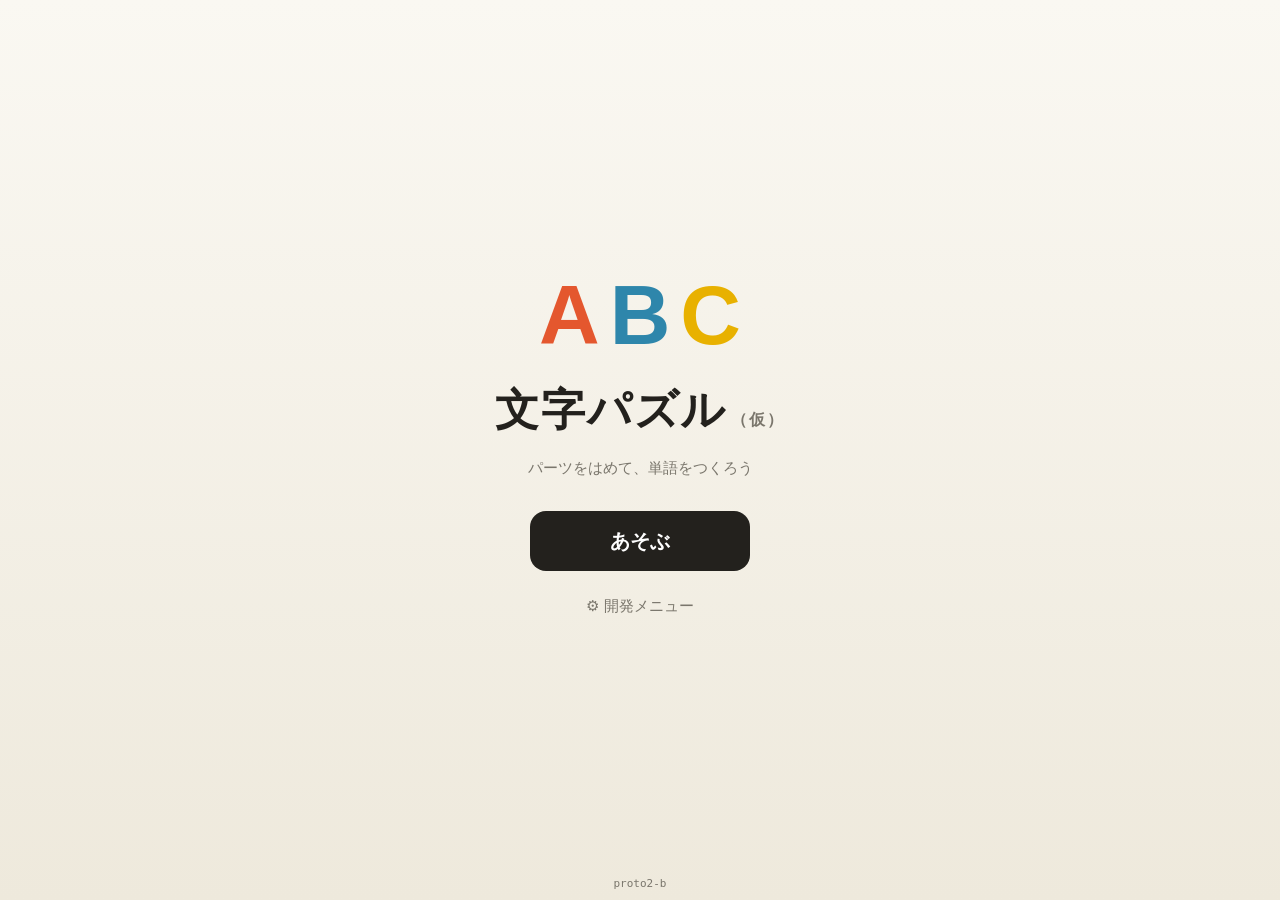
==== index.html @ e66c454d "proto2-b: gloss off by default (user feedback), gloss/card toggles in dev menu Co-Authored-By: Claud" ====
<!doctype html>
<html lang="ja">
<head>
<meta charset="utf-8">
<meta name="viewport" content="width=device-width,initial-scale=1,maximum-scale=1,user-scalable=no,viewport-fit=cover">
<meta name="apple-mobile-web-app-capable" content="yes">
<meta name="theme-color" content="#f6f4ef">
<title>文字パズル 試作</title>
<link rel="stylesheet" href="style.css?v=proto2-b">
</head>
<body>
<div id="app">
  <header id="top">
    <div class="lbtns">
      <button id="pauseBtn" type="button" aria-label="一時停止">⏸</button>
      <button id="gear" type="button" aria-label="開発メニュー">⚙</button>
    </div>
    <div id="center"><pre id="diag"></pre><div id="combo"></div></div>
    <div id="jar" aria-label="コイン">
      <svg id="jarSvg" viewBox="0 0 44 56" width="40" height="50">
        <path d="M12 6 H32 M10 10 H34 Q38 12 38 20 V46 Q38 52 32 52 H12 Q6 52 6 46 V20 Q6 12 10 10 Z" fill="rgba(255,255,255,.55)" stroke="#9aa0a6" stroke-width="2.5" stroke-linecap="round" stroke-linejoin="round"/>
        <g id="jarDiscs"></g>
      </svg>
      <span id="coinCount">0</span>
    </div>
  </header>
  <div id="strip">
    <span id="stageLabel">STAGE 1</span>
    <span id="dots"></span>
    <div id="bar"><i id="barFill"></i></div>
    <span id="secs">20.0</span>
  </div>
  <main id="stage">
    <svg id="board" xmlns="http://www.w3.org/2000/svg"></svg>
    <div id="banner"></div>
  </main>
  <div id="safeProbe"></div>
</div>

<div id="screens">
  <section id="scrTitle" class="scr opaque" hidden>
    <div class="deco" aria-hidden="true"><span>A</span><span>B</span><span>C</span></div>
    <h1 class="logo">文字パズル<small>（仮）</small></h1>
    <p class="lead">パーツをはめて、単語をつくろう</p>
    <button id="btnPlay" class="big" type="button">あそぶ</button>
    <button id="btnTitleDev" class="ghost" type="button">⚙ 開発メニュー</button>
    <p id="ver" class="ver"></p>
  </section>

  <section id="scrSelect" class="scr opaque" hidden>
    <h2 class="ttl">ステージをえらぶ</h2>
    <div id="cards"></div>
    <div class="selfoot">
      <button id="btnSelBack" class="ghost" type="button">← もどる</button>
      <span id="selCoins" class="coinsum"></span>
    </div>
  </section>

  <section id="scrResult" class="scr veil" hidden>
    <div class="card">
      <h2 id="resTitle">STAGE CLEAR!</h2>
      <div id="resStars"></div>
      <p id="resTime"></p>
      <p id="resBest"></p>
      <p id="resCoins"></p>
      <p id="resNote" class="note"></p>
      <div class="col">
        <button id="btnNext" class="big" type="button">次のステージ</button>
        <button id="btnRetry" class="mid" type="button">もう一回</button>
        <button id="btnToSelect" class="ghost" type="button">ステージ選択</button>
      </div>
    </div>
  </section>

  <section id="scrFail" class="scr veil" hidden>
    <div class="card small">
      <h2>TIME UP</h2>
      <p class="note">おしい！もう一度やってみよう</p>
      <div class="col">
        <button id="btnFailRetry" class="big" type="button">もう一回</button>
        <button id="btnFailSelect" class="ghost" type="button">ステージ選択</button>
      </div>
    </div>
  </section>

  <section id="scrPause" class="scr veil solid" hidden>
    <div class="card small">
      <h2>一時停止</h2>
      <div class="col">
        <button id="btnResume" class="big" type="button">つづける</button>
        <button id="btnQuit" class="ghost" type="button">やめる</button>
      </div>
    </div>
  </section>
</div>

<canvas id="fx"></canvas>
<section id="dev" hidden></section>
<div id="rotate"><p>縦向きにしてください</p></div>

<script>window.WP={BUILD:'proto2-b'};</script>
<script src="js/config.js?v=proto2-b"></script>
<script src="js/letters.js?v=proto2-b"></script>
<script src="js/stages.js?v=proto2-b"></script>
<script src="js/audio.js?v=proto2-b"></script>
<script src="js/haptics.js?v=proto2-b"></script>
<script src="js/fx.js?v=proto2-b"></script>
<script src="js/game.js?v=proto2-b"></script>
<script src="js/flow.js?v=proto2-b"></script>
<script src="js/dev.js?v=proto2-b"></script>
</body>
</html>
---- style.css ----
:root{
  --bg:#f6f4ef; --ink:#23211d; --sub:#7a766c; --slot:#d3cec1; --card:#ffffff; --line:#e4e0d6;
}
*{box-sizing:border-box;-webkit-tap-highlight-color:transparent}
html,body{touch-action:manipulation;margin:0;height:100%;background:var(--bg);color:var(--ink);overflow:hidden;
  overscroll-behavior:none;-webkit-user-select:none;user-select:none;-webkit-touch-callout:none;
  font:15px/1.5 -apple-system,"Hiragino Sans","Noto Sans JP",sans-serif}
body{position:fixed;inset:0}
#app{position:absolute;inset:0;display:flex;flex-direction:column;height:100dvh;
  padding-top:env(safe-area-inset-top)}
#safeProbe{position:absolute;left:0;bottom:0;width:0;height:0;padding-bottom:env(safe-area-inset-bottom);visibility:hidden}

#top{flex:0 0 58px;display:flex;align-items:center;justify-content:space-between;padding:0 12px}
#gear{width:44px;height:44px;border:0;border-radius:12px;background:transparent;font-size:22px;color:var(--sub)}
#center{flex:1;min-width:0;display:flex;flex-direction:column;align-items:center;justify-content:center}
#combo{text-align:center;font-weight:800;font-size:19px;letter-spacing:.04em;color:#e4572e;min-height:24px;line-height:24px}
#combo.pop{animation:combopop .28s ease-out}
#jar{display:flex;align-items:center;gap:6px;font-weight:800;font-size:20px;font-variant-numeric:tabular-nums}
#jar svg{overflow:visible}
#jar.pop svg{animation:jarpop .25s ease-out}
#stage{position:relative;flex:1 1 auto;min-height:0;touch-action:none}
#board{position:absolute;inset:0;width:100%;height:100%;touch-action:none;display:block;overflow:visible}
#banner{position:absolute;left:0;right:0;top:36%;text-align:center;font-size:44px;font-weight:900;color:#e4572e;
  pointer-events:none;opacity:0;letter-spacing:.04em;text-shadow:0 3px 0 rgba(255,255,255,.9)}
#banner.show{animation:banner 1.9s ease-out forwards}
.float{position:absolute;white-space:nowrap;pointer-events:none;font-weight:900;font-size:22px;color:#e4572e;
  text-shadow:0 2px 0 rgba(255,255,255,.9);animation:floatup .8s ease-out forwards;transform:translate(-50%,-50%)}
#fx{position:fixed;inset:0;width:100%;height:100%;pointer-events:none;z-index:20}

/* board svg */
#board .slot,#board .fill,#board .pp,#board .pshadow{fill:none;stroke-linecap:round;stroke-linejoin:round}
#board .slot{stroke:var(--slot)}
#board .fill{opacity:0}
#board .fill.ghost{opacity:.6}
#board .fill.on{opacity:1}
#board .pshadow{stroke:rgba(0,0,0,.2);opacity:0;transform:translate(3px,6px)}
#board .piece.lifted .pshadow{opacity:1}
#board .pinner,#board .fill,#board .letter{transform-box:fill-box;transform-origin:center}
#board .piece.lifted .pinner{transform:scale(1.08)}
#board .pinner.shake{animation:shake .5s ease-in-out infinite}
#board .pinner.wobble{animation:wobble .3s ease-in-out}
#board .fill.pop{animation:fillpop .28s ease-out}
#board .letter.bounce{animation:letterbounce .38s ease-out}
#board .letter.jump{animation:letterjump .5s ease-in-out}

#ghost{pointer-events:none}

#diag{margin:0;font:9px/1.3 ui-monospace,Menlo,monospace;color:#6b675d;text-align:center;pointer-events:none;white-space:pre}

#dev{position:fixed;inset:0;z-index:40;background:var(--bg);overflow-y:auto;-webkit-overflow-scrolling:touch;
  touch-action:pan-y;padding:calc(env(safe-area-inset-top) + 10px) 14px calc(env(safe-area-inset-bottom) + 24px)}
#dev[hidden]{display:none}
#dev h3{margin:16px 0 6px;font-size:14px;color:var(--sub)}
#dev .row{display:flex;align-items:center;gap:10px;margin:6px 0;font-size:14px}
#dev .row label{flex:0 0 150px}
#dev .row input[type=range]{flex:1}
#dev .row .v{flex:0 0 44px;text-align:right;font-variant-numeric:tabular-nums}
#dev .btns{display:flex;flex-wrap:wrap;gap:8px}
#dev button{border:1px solid var(--line);background:var(--card);color:var(--ink);border-radius:10px;padding:9px 12px;font-size:14px}
#dev button.primary{background:#23211d;color:#fff;border-color:#23211d}
#dev textarea{width:100%;height:210px;font:11px/1.4 ui-monospace,Menlo,monospace;border:1px solid var(--line);border-radius:10px;padding:8px;background:var(--card);color:var(--ink);-webkit-user-select:text;user-select:text}
#dev select{font-size:14px;padding:6px;border-radius:8px}

#rotate{display:none;position:fixed;inset:0;z-index:100;background:var(--bg);align-items:center;justify-content:center;font-size:20px;font-weight:700}
@media (orientation:landscape) and (max-height:520px){ #rotate{display:flex} }

@keyframes shake{0%,100%{transform:rotate(0)}20%{transform:rotate(-6deg)}40%{transform:rotate(6deg)}60%{transform:rotate(-4deg)}80%{transform:rotate(4deg)}}
@keyframes wobble{0%,100%{transform:translateX(0)}25%{transform:translateX(-6px)}75%{transform:translateX(6px)}}
@keyframes fillpop{0%{transform:scale(1.25)}60%{transform:scale(.95)}100%{transform:scale(1)}}
@keyframes letterbounce{0%{transform:translateY(0)}40%{transform:translateY(-14px)}100%{transform:translateY(0)}}
@keyframes letterjump{0%{transform:translateY(0) scale(1)}35%{transform:translateY(-26px) scale(1.12)}100%{transform:translateY(0) scale(1)}}
@keyframes combopop{0%{transform:scale(1.5)}100%{transform:scale(1)}}
@keyframes jarpop{0%{transform:scale(1)}40%{transform:scale(1.22)}100%{transform:scale(1)}}
@keyframes banner{0%{opacity:0;transform:scale(.6)}18%{opacity:1;transform:scale(1.12)}30%{transform:scale(1)}80%{opacity:1}100%{opacity:0}}
@keyframes floatup{0%{opacity:0;transform:translate(-50%,-30%) scale(.7)}25%{opacity:1}100%{opacity:0;transform:translate(-50%,-160%) scale(1.1)}}

/* ===== proto2: タイマー・進捗・各画面 ===== */
.lbtns{display:flex;gap:0}
#pauseBtn,#gear{width:40px;height:44px;border:0;border-radius:12px;background:transparent;font-size:20px;color:var(--sub)}
#pauseBtn:disabled{opacity:.25}
#top{padding:0 8px 0 4px}
#strip{flex:0 0 34px;display:flex;align-items:center;gap:10px;padding:0 14px;font-weight:800}
#stageLabel{font-size:13px;letter-spacing:.08em;color:var(--sub);min-width:70px}
#dots{display:flex;gap:5px}
#dots i{width:10px;height:10px;border-radius:50%;background:#d9d4c6}
#dots i.cur{background:#b9b3a1}
#dots i.on{background:#6aa332}
#bar{flex:1;height:12px;border-radius:7px;background:#e6e1d4;overflow:hidden}
#barFill{display:block;height:100%;width:100%;border-radius:7px;background:linear-gradient(90deg,#6aa332,#a6c93a);transition:none}
#secs{min-width:44px;text-align:right;font-variant-numeric:tabular-nums;font-size:17px}
#strip.warn #barFill{background:#e4572e}
#strip.warn #secs{color:#e4572e;animation:blink .5s steps(2) infinite}
#strip.free #bar,#strip.free #secs{visibility:hidden}
.float.fixed{position:fixed;z-index:25}

#board{transition:transform .28s ease-out,opacity .28s ease-out}
#board.out{opacity:0;transform:translateX(-56px)}
#board.pre{transition:none;opacity:0;transform:translateX(56px)}
#stage.shake{animation:stageshake .32s ease-out}

#screens{position:fixed;inset:0;z-index:15;pointer-events:none}
.scr{position:absolute;inset:0;display:flex;flex-direction:column;align-items:center;justify-content:center;gap:14px;
  padding:calc(env(safe-area-inset-top) + 16px) 20px calc(env(safe-area-inset-bottom) + 16px);pointer-events:auto;text-align:center}
.scr[hidden]{display:none}
.scr.opaque{background:var(--bg)}
.scr.veil{background:rgba(246,244,239,.9)}
.scr.veil.solid{background:rgba(246,244,239,.97)}
.logo{margin:0;font-size:44px;font-weight:900;letter-spacing:.04em}
.logo small{font-size:16px;font-weight:700;color:var(--sub);margin-left:4px}
.lead{margin:0 0 18px;color:var(--sub)}
.deco{display:flex;gap:10px;font-size:84px;font-weight:900;line-height:1;margin-bottom:6px}
.deco span:nth-child(1){color:#e4572e}.deco span:nth-child(2){color:#2e86ab}.deco span:nth-child(3){color:#e8b100}
.ver{position:absolute;bottom:calc(env(safe-area-inset-bottom) + 10px);margin:0;font:11px ui-monospace,Menlo,monospace;color:var(--sub)}
.ttl{margin:0 0 6px;font-size:22px}
button.big,button.mid,button.ghost{font:inherit;border:0;border-radius:16px;cursor:pointer;color:#fff}
button.big{background:#23211d;font-size:20px;font-weight:800;padding:15px 48px;min-width:220px}
button.mid{background:#fff;color:var(--ink);border:2px solid #23211d;font-size:17px;font-weight:800;padding:12px 40px;min-width:220px}
button.ghost{background:transparent;color:var(--sub);font-size:15px;padding:10px 16px}
#cards{display:flex;flex-direction:column;gap:12px;width:min(100%,340px)}
.cardbtn{display:grid;grid-template-columns:54px 1fr auto;align-items:center;gap:12px;background:#fff;border:2px solid #e4e0d6;border-radius:18px;padding:14px 16px;font:inherit;text-align:left;color:var(--ink)}
.cardbtn:disabled{opacity:.45}
.cardbtn .num{font-size:34px;font-weight:900}
.cardbtn .info{font-size:14px;color:var(--sub)}
.st{color:#d9d4c6;font-size:24px}
.st.on{color:#f6c542}
.selfoot{display:flex;align-items:center;justify-content:space-between;width:min(100%,340px);margin-top:10px}
.coinsum{font-weight:800}
.card{background:#fff;border-radius:24px;padding:26px 24px 20px;width:min(100%,330px);box-shadow:0 10px 30px rgba(0,0,0,.12)}
.card.small{padding:24px}
.card h2{margin:0 0 10px;font-size:26px;letter-spacing:.04em}
.card p{margin:4px 0}
.card .note{color:var(--sub);font-size:14px}
#resStars{font-size:44px;line-height:1.1;margin:4px 0 8px}
#resStars .st{font-size:46px;display:inline-block}
#resStars .st.pop{animation:starpop .45s ease-out}
.col{display:flex;flex-direction:column;align-items:center;gap:10px;margin-top:14px}

@keyframes blink{0%{opacity:1}50%{opacity:.35}}
@keyframes stageshake{0%,100%{transform:translate(0,0)}20%{transform:translate(-7px,3px)}40%{transform:translate(6px,-3px)}60%{transform:translate(-4px,2px)}80%{transform:translate(3px,-1px)}}
@keyframes starpop{0%{transform:scale(.2) rotate(-30deg)}60%{transform:scale(1.35) rotate(8deg)}100%{transform:scale(1) rotate(0)}}

/* ===== proto2: 質感 ===== */
html,body{background:linear-gradient(#faf8f2,#eee9dc) fixed}
body{font-family:ui-rounded,"SF Pro Rounded","Hiragino Maru Gothic ProN",-apple-system,"Hiragino Sans","Noto Sans JP",sans-serif}
.scr.opaque{background:linear-gradient(#faf8f2,#eee9dc)}
#board .fillhi,#board .phi{fill:none;stroke:#fff;stroke-linecap:round;stroke-linejoin:round;opacity:0;pointer-events:none}
#board .phi{opacity:.32}
#board .fill.on+.fillhi{opacity:.32}
#board .fill.ghost+.fillhi{opacity:.2}
#board .slot.pulse{animation:slotpulse .6s ease-in-out infinite}
@keyframes slotpulse{0%,100%{stroke:#d3cec1}50%{stroke:#f2a98c}}
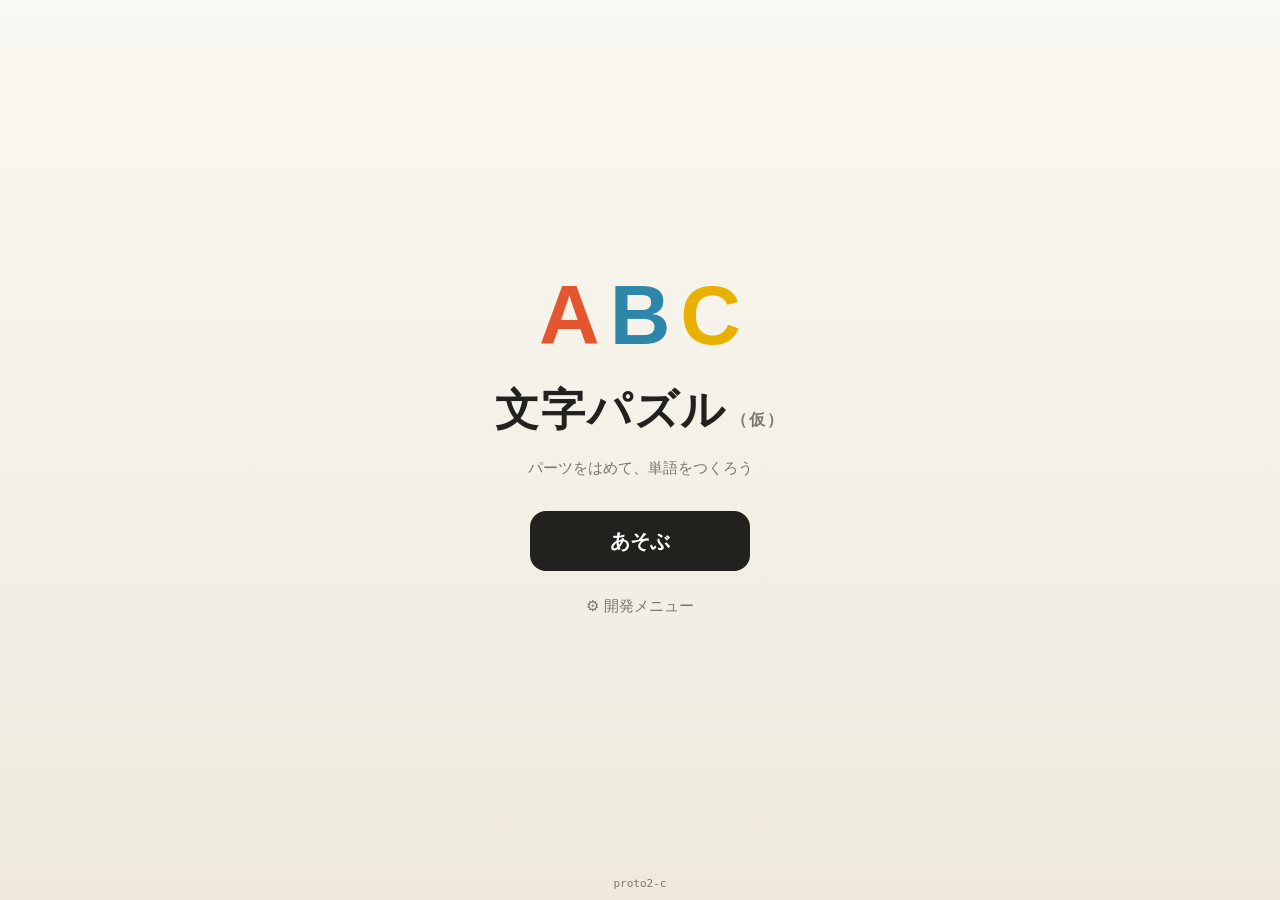
==== commit 4a3d9d2a: "proto2-c: haptic experiment menu (A-H), on-demand method, touchend deferral, t5 Co-Authored-By: Clau" ====
--- a/index.html
+++ b/index.html
@@ -6,7 +6,7 @@
 <meta name="apple-mobile-web-app-capable" content="yes">
 <meta name="theme-color" content="#f6f4ef">
 <title>文字パズル 試作</title>
-<link rel="stylesheet" href="style.css?v=proto2-b">
+<link rel="stylesheet" href="style.css?v=proto2-c">
 </head>
 <body>
 <div id="app">
@@ -98,15 +98,15 @@
 <section id="dev" hidden></section>
 <div id="rotate"><p>縦向きにしてください</p></div>
 
-<script>window.WP={BUILD:'proto2-b'};</script>
-<script src="js/config.js?v=proto2-b"></script>
-<script src="js/letters.js?v=proto2-b"></script>
-<script src="js/stages.js?v=proto2-b"></script>
-<script src="js/audio.js?v=proto2-b"></script>
-<script src="js/haptics.js?v=proto2-b"></script>
-<script src="js/fx.js?v=proto2-b"></script>
-<script src="js/game.js?v=proto2-b"></script>
-<script src="js/flow.js?v=proto2-b"></script>
-<script src="js/dev.js?v=proto2-b"></script>
+<script>window.WP={BUILD:'proto2-c'};</script>
+<script src="js/config.js?v=proto2-c"></script>
+<script src="js/letters.js?v=proto2-c"></script>
+<script src="js/stages.js?v=proto2-c"></script>
+<script src="js/audio.js?v=proto2-c"></script>
+<script src="js/haptics.js?v=proto2-c"></script>
+<script src="js/fx.js?v=proto2-c"></script>
+<script src="js/game.js?v=proto2-c"></script>
+<script src="js/flow.js?v=proto2-c"></script>
+<script src="js/dev.js?v=proto2-c"></script>
 </body>
 </html>
--- a/style.css
+++ b/style.css
@@ -149,3 +149,9 @@
 #board .fill.ghost+.fillhi{opacity:.2}
 #board .slot.pulse{animation:slotpulse .6s ease-in-out infinite}
 @keyframes slotpulse{0%,100%{stroke:#d3cec1}50%{stroke:#f2a98c}}
+
+/* 振動の実験 */
+#hx{display:flex;flex-direction:column;gap:8px;position:relative}
+.xbox{display:block;padding:14px 12px;border:2px dashed #b9b3a1;border-radius:12px;background:#fff;font-size:14px;touch-action:manipulation}
+.xbox:active{background:#f3efe3}
+.xbox b{display:inline-block;min-width:1.4em;font-size:16px}
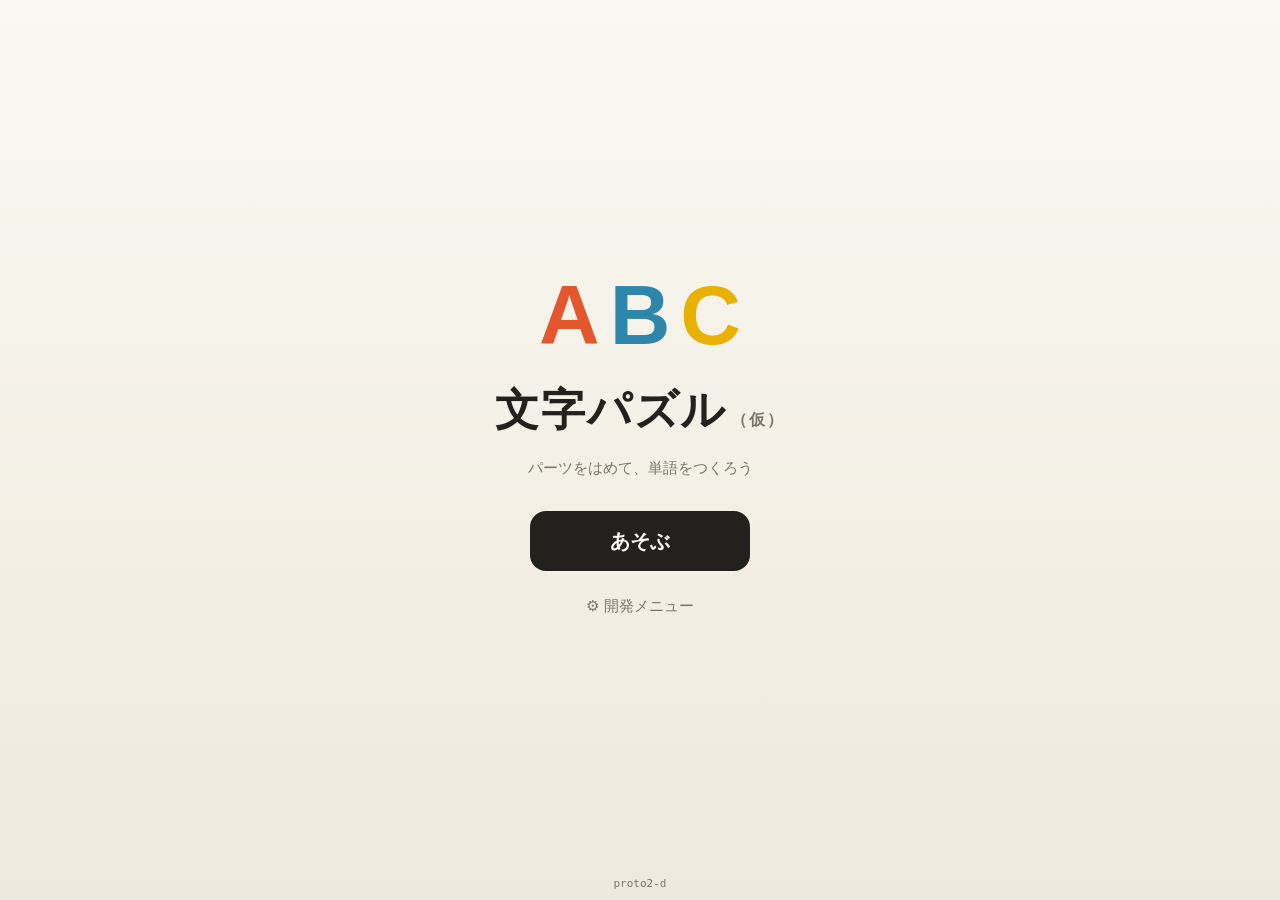
==== commit 931f9453: "proto2-d: keep progress when the viewport resizes (iPhone address bar), t6 Co-Authored-By: Claude So" ====
--- a/index.html
+++ b/index.html
@@ -6,7 +6,7 @@
 <meta name="apple-mobile-web-app-capable" content="yes">
 <meta name="theme-color" content="#f6f4ef">
 <title>文字パズル 試作</title>
-<link rel="stylesheet" href="style.css?v=proto2-c">
+<link rel="stylesheet" href="style.css?v=proto2-d">
 </head>
 <body>
 <div id="app">
@@ -98,15 +98,15 @@
 <section id="dev" hidden></section>
 <div id="rotate"><p>縦向きにしてください</p></div>
 
-<script>window.WP={BUILD:'proto2-c'};</script>
-<script src="js/config.js?v=proto2-c"></script>
-<script src="js/letters.js?v=proto2-c"></script>
-<script src="js/stages.js?v=proto2-c"></script>
-<script src="js/audio.js?v=proto2-c"></script>
-<script src="js/haptics.js?v=proto2-c"></script>
-<script src="js/fx.js?v=proto2-c"></script>
-<script src="js/game.js?v=proto2-c"></script>
-<script src="js/flow.js?v=proto2-c"></script>
-<script src="js/dev.js?v=proto2-c"></script>
+<script>window.WP={BUILD:'proto2-d'};</script>
+<script src="js/config.js?v=proto2-d"></script>
+<script src="js/letters.js?v=proto2-d"></script>
+<script src="js/stages.js?v=proto2-d"></script>
+<script src="js/audio.js?v=proto2-d"></script>
+<script src="js/haptics.js?v=proto2-d"></script>
+<script src="js/fx.js?v=proto2-d"></script>
+<script src="js/game.js?v=proto2-d"></script>
+<script src="js/flow.js?v=proto2-d"></script>
+<script src="js/dev.js?v=proto2-d"></script>
 </body>
 </html>
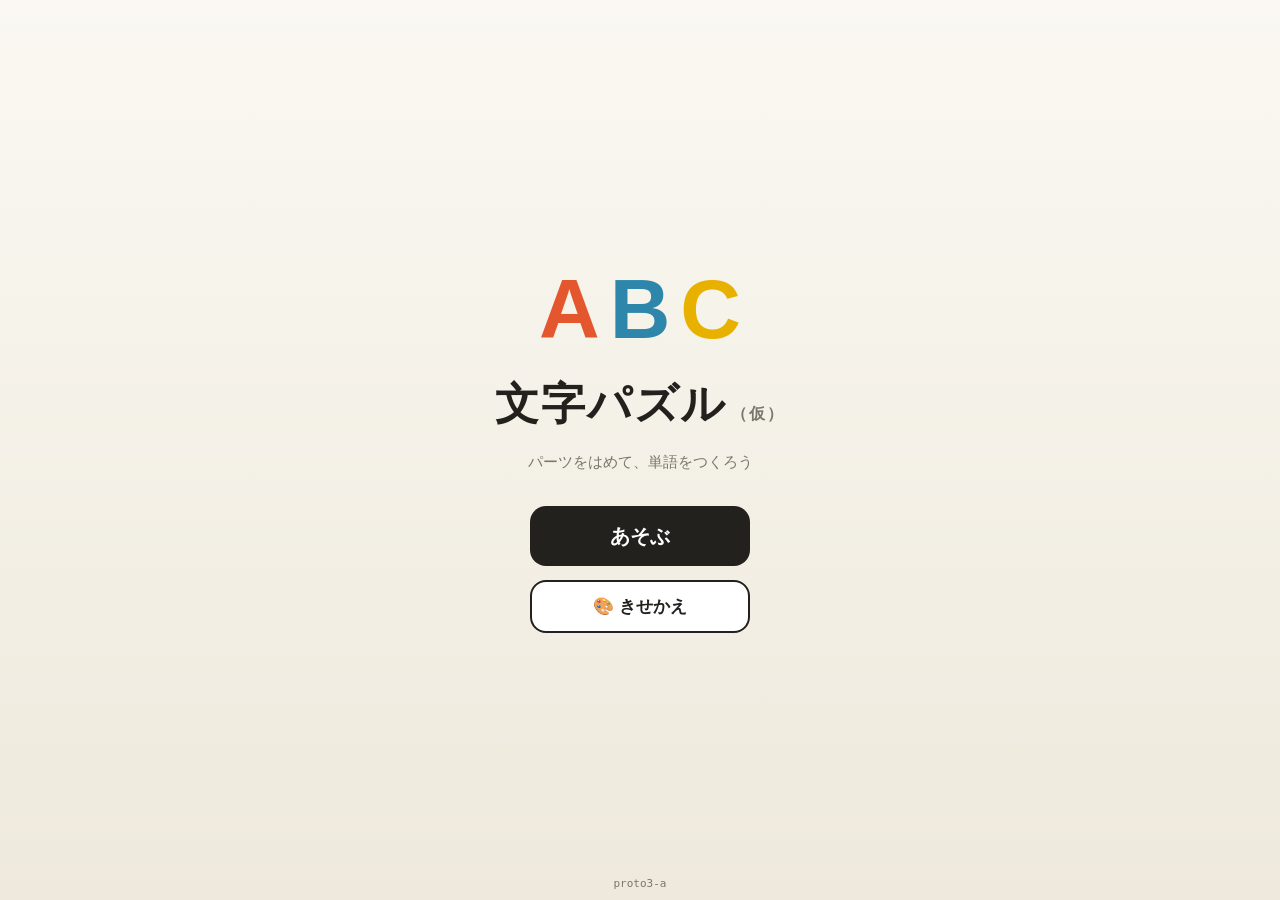
==== commit 05ac6bfd: "proto3-a: dress-up shop (backgrounds + letter colors), ?dev=1 switch, t7 Co-Authored-By: Claude Sonn" ====
--- a/index.html
+++ b/index.html
@@ -6,7 +6,7 @@
 <meta name="apple-mobile-web-app-capable" content="yes">
 <meta name="theme-color" content="#f6f4ef">
 <title>文字パズル 試作</title>
-<link rel="stylesheet" href="style.css?v=proto2-d">
+<link rel="stylesheet" href="style.css?v=proto3-a">
 </head>
 <body>
 <div id="app">
@@ -43,17 +43,28 @@
     <h1 class="logo">文字パズル<small>（仮）</small></h1>
     <p class="lead">パーツをはめて、単語をつくろう</p>
     <button id="btnPlay" class="big" type="button">あそぶ</button>
+    <button id="btnTitleShop" class="mid" type="button">🎨 きせかえ</button>
     <button id="btnTitleDev" class="ghost" type="button">⚙ 開発メニュー</button>
     <p id="ver" class="ver"></p>
   </section>
 
   <section id="scrSelect" class="scr opaque" hidden>
     <h2 class="ttl">ステージをえらぶ</h2>
-    <div id="cards"></div>
+    <div id="cards" class="scrollable"></div>
     <div class="selfoot">
       <button id="btnSelBack" class="ghost" type="button">← もどる</button>
+      <button id="btnSelShop" class="ghost" type="button">🎨 きせかえ</button>
       <span id="selCoins" class="coinsum"></span>
     </div>
+  </section>
+
+  <section id="scrShop" class="scr opaque" hidden>
+    <h2 class="ttl">きせかえ</h2>
+    <span id="shopCoins" class="coinsum"></span>
+    <div class="tabs"><button id="tabBg" class="tab on" type="button">背景</button><button id="tabPal" class="tab" type="button">文字の色</button></div>
+    <div id="shopList" class="scrollable"></div>
+    <div id="shopBar"><span id="shopMsg"></span><button id="btnShopAct" class="big" type="button">買う</button></div>
+    <div class="selfoot" style="margin-top:0"><button id="btnShopBack" class="ghost" type="button">← もどる</button></div>
   </section>
 
   <section id="scrResult" class="scr veil" hidden>
@@ -98,15 +109,16 @@
 <section id="dev" hidden></section>
 <div id="rotate"><p>縦向きにしてください</p></div>
 
-<script>window.WP={BUILD:'proto2-d'};</script>
-<script src="js/config.js?v=proto2-d"></script>
-<script src="js/letters.js?v=proto2-d"></script>
-<script src="js/stages.js?v=proto2-d"></script>
-<script src="js/audio.js?v=proto2-d"></script>
-<script src="js/haptics.js?v=proto2-d"></script>
-<script src="js/fx.js?v=proto2-d"></script>
-<script src="js/game.js?v=proto2-d"></script>
-<script src="js/flow.js?v=proto2-d"></script>
-<script src="js/dev.js?v=proto2-d"></script>
+<script>window.WP={BUILD:'proto3-a'};</script>
+<script src="js/config.js?v=proto3-a"></script>
+<script src="js/letters.js?v=proto3-a"></script>
+<script src="js/stages.js?v=proto3-a"></script>
+<script src="js/audio.js?v=proto3-a"></script>
+<script src="js/haptics.js?v=proto3-a"></script>
+<script src="js/fx.js?v=proto3-a"></script>
+<script src="js/shop.js?v=proto3-a"></script>
+<script src="js/game.js?v=proto3-a"></script>
+<script src="js/flow.js?v=proto3-a"></script>
+<script src="js/dev.js?v=proto3-a"></script>
 </body>
 </html>
--- a/style.css
+++ b/style.css
@@ -155,3 +155,44 @@
 .xbox{display:block;padding:14px 12px;border:2px dashed #b9b3a1;border-radius:12px;background:#fff;font-size:14px;touch-action:manipulation}
 .xbox:active{background:#f3efe3}
 .xbox b{display:inline-block;min-width:1.4em;font-size:16px}
+
+/* ===== proto3: テーマ（着せ替え）。色は変数にして、背景ごとに差し替える ===== */
+:root{
+  --bg1:#faf8f2; --bg2:#eee9dc; --panel:#ffffff; --panel-line:#e4e0d6; --dot:#d9d4c6; --dotcur:#b9b3a1; --barbg:#e6e1d4;
+  --veil:rgba(246,244,239,.9); --veil2:rgba(246,244,239,.97); --btn:#23211d; --btn-ink:#ffffff; --shadow-w:rgba(255,255,255,.9);
+  --pulse:#f2a98c; --wcard:rgba(255,255,255,.78); --wcard-line:#e8e3d6; --wcard-sh:rgba(0,0,0,.05);
+}
+html,body{background:linear-gradient(var(--bg1),var(--bg2)) fixed;color:var(--ink)}
+#rotate{background:var(--bg1)}
+.scr.opaque{background:linear-gradient(var(--bg1),var(--bg2))}
+.scr.veil{background:var(--veil)}
+.scr.veil.solid{background:var(--veil2)}
+.card,.cardbtn,button.mid,.xbox{background:var(--panel);color:var(--ink)}
+.cardbtn{border-color:var(--panel-line)}
+button.big{background:var(--btn);color:var(--btn-ink)}
+button.mid{border-color:var(--btn)}
+#dots i{background:var(--dot)} #dots i.cur{background:var(--dotcur)} #bar{background:var(--barbg)}
+.st{color:var(--dot)} .st.on{color:#f6c542}
+#banner,.float{text-shadow:0 3px 0 var(--shadow-w)}
+#board .wcard-sh{fill:var(--wcard-sh)}
+#board .wcard{fill:var(--wcard);stroke:var(--wcard-line);stroke-width:2}
+@keyframes slotpulse{0%,100%{stroke:var(--slot)}50%{stroke:var(--pulse)}}
+.deco span:nth-child(1){color:var(--tc-I,#e4572e)}.deco span:nth-child(2){color:var(--tc-D,#2e86ab)}.deco span:nth-child(3){color:var(--tc-V,#e8b100)}
+html:not(.dev) #diag,html:not(.dev) #gear,html:not(.dev) #btnTitleDev{display:none}
+.scrollable{overflow-y:auto;-webkit-overflow-scrolling:touch;touch-action:pan-y}
+
+/* きせかえ画面 */
+#scrShop{justify-content:flex-start;gap:10px}
+.tabs{display:flex;gap:8px}
+.tab{border:2px solid var(--panel-line);background:var(--panel);color:var(--ink);border-radius:14px;padding:8px 20px;font:inherit;font-weight:800}
+.tab.on{background:var(--btn);color:var(--btn-ink);border-color:var(--btn)}
+#shopList{display:flex;flex-direction:column;gap:10px;flex:1 1 auto;min-height:0;width:min(100%,340px);padding:2px}
+.shopitem{display:grid;grid-template-columns:96px 1fr auto;align-items:center;gap:12px;background:var(--panel);border:3px solid var(--panel-line);border-radius:16px;padding:8px 12px;font:inherit;color:var(--ink);text-align:left;flex:0 0 auto}
+.shopitem.sel{border-color:#e4572e}
+.shopitem .nm{font-weight:800;font-size:16px}
+.shopitem .tag{font-size:13px;color:var(--sub);text-align:right;white-space:nowrap}
+.shopitem .tag.eq{color:#6aa332;font-weight:800}
+#shopBar{display:flex;flex-direction:column;align-items:center;gap:6px;width:min(100%,340px)}
+#shopMsg{min-height:20px;font-size:13px;color:var(--sub)}
+button.big:disabled{opacity:.4}
+#cards{max-height:calc(100dvh - 200px)}
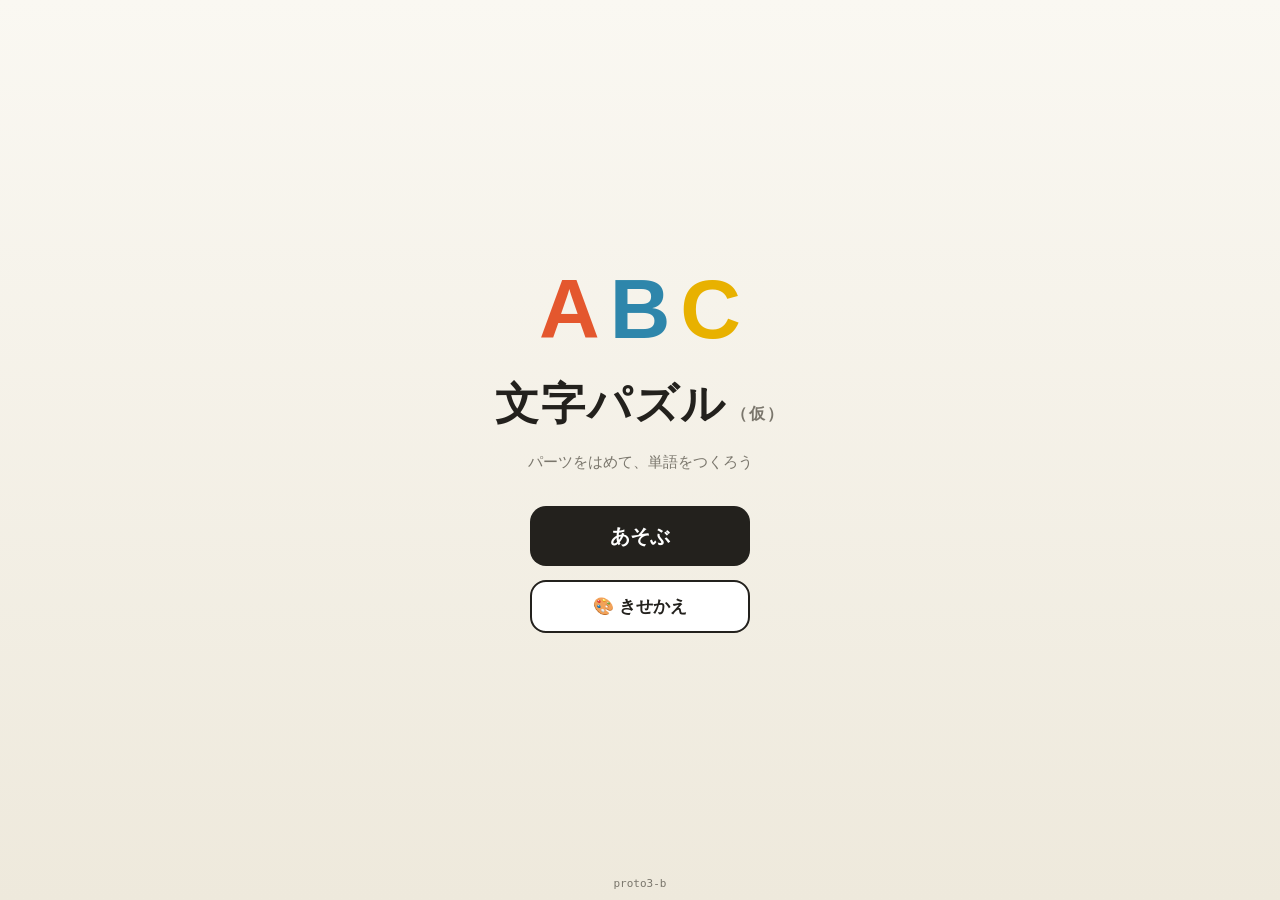
==== commit 4689b0b1: "proto3-b: stages 4-6 with decoy pieces, t9 Co-Authored-By: Claude Sonnet 5.5 <noreply@anthropic.com>" ====
--- a/index.html
+++ b/index.html
@@ -6,7 +6,7 @@
 <meta name="apple-mobile-web-app-capable" content="yes">
 <meta name="theme-color" content="#f6f4ef">
 <title>文字パズル 試作</title>
-<link rel="stylesheet" href="style.css?v=proto3-a">
+<link rel="stylesheet" href="style.css?v=proto3-b">
 </head>
 <body>
 <div id="app">
@@ -109,16 +109,16 @@
 <section id="dev" hidden></section>
 <div id="rotate"><p>縦向きにしてください</p></div>
 
-<script>window.WP={BUILD:'proto3-a'};</script>
-<script src="js/config.js?v=proto3-a"></script>
-<script src="js/letters.js?v=proto3-a"></script>
-<script src="js/stages.js?v=proto3-a"></script>
-<script src="js/audio.js?v=proto3-a"></script>
-<script src="js/haptics.js?v=proto3-a"></script>
-<script src="js/fx.js?v=proto3-a"></script>
-<script src="js/shop.js?v=proto3-a"></script>
-<script src="js/game.js?v=proto3-a"></script>
-<script src="js/flow.js?v=proto3-a"></script>
-<script src="js/dev.js?v=proto3-a"></script>
+<script>window.WP={BUILD:'proto3-b'};</script>
+<script src="js/config.js?v=proto3-b"></script>
+<script src="js/letters.js?v=proto3-b"></script>
+<script src="js/stages.js?v=proto3-b"></script>
+<script src="js/audio.js?v=proto3-b"></script>
+<script src="js/haptics.js?v=proto3-b"></script>
+<script src="js/fx.js?v=proto3-b"></script>
+<script src="js/shop.js?v=proto3-b"></script>
+<script src="js/game.js?v=proto3-b"></script>
+<script src="js/flow.js?v=proto3-b"></script>
+<script src="js/dev.js?v=proto3-b"></script>
 </body>
 </html>
--- a/style.css
+++ b/style.css
@@ -196,3 +196,5 @@
 #shopMsg{min-height:20px;font-size:13px;color:var(--sub)}
 button.big:disabled{opacity:.4}
 #cards{max-height:calc(100dvh - 200px)}
+#ghost .g1{fill:var(--ink);fill-opacity:.15;stroke:var(--ink);stroke-opacity:.55;stroke-width:3}
+#ghost .g2{fill:var(--ink);fill-opacity:.55}
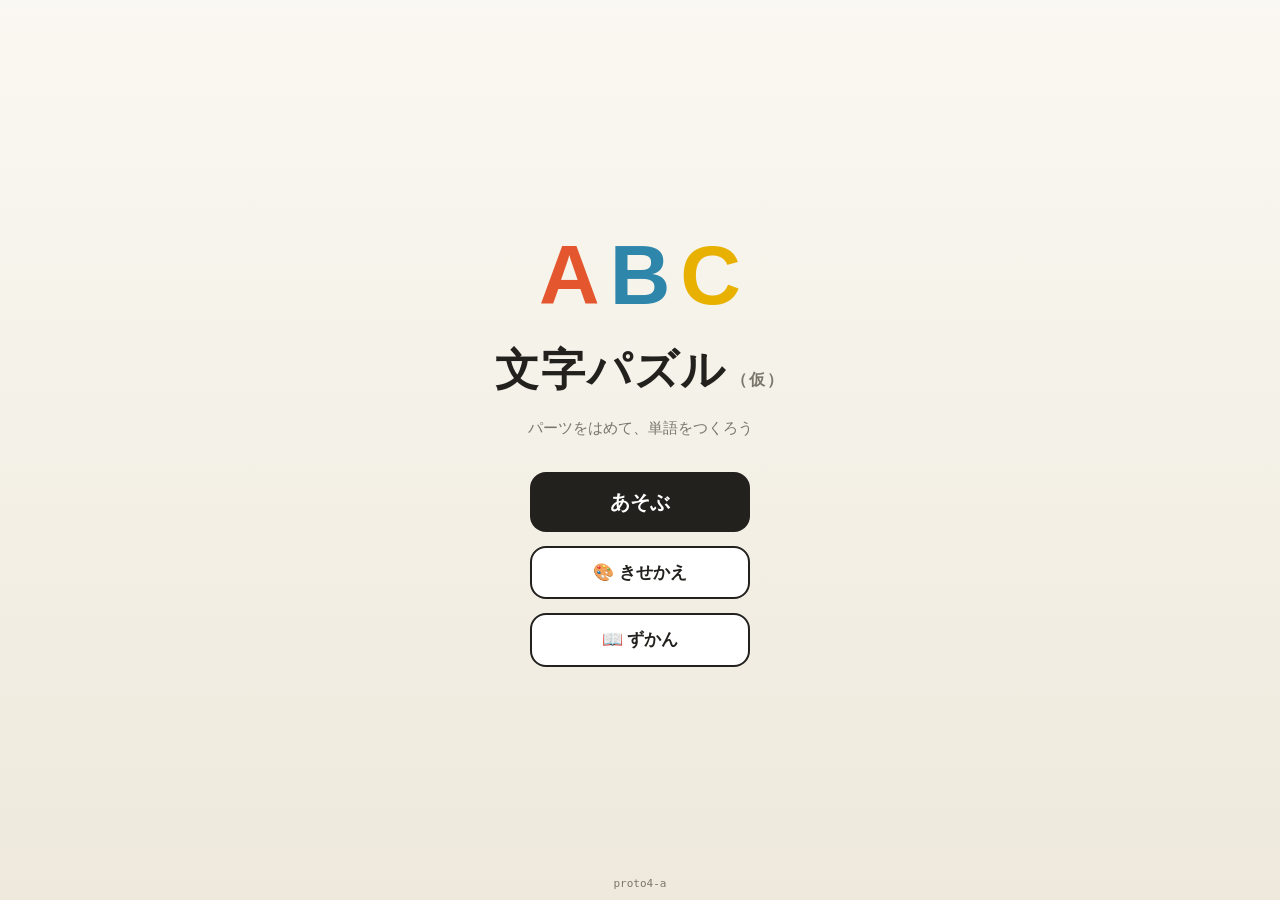
==== commit 4ca7638d: "proto4-a: word illustrations (pop on completion), word book, new-word bonus, result collage, t10 Co-" ====
--- a/index.html
+++ b/index.html
@@ -6,7 +6,7 @@
 <meta name="apple-mobile-web-app-capable" content="yes">
 <meta name="theme-color" content="#f6f4ef">
 <title>文字パズル 試作</title>
-<link rel="stylesheet" href="style.css?v=proto3-b">
+<link rel="stylesheet" href="style.css?v=proto4-a">
 </head>
 <body>
 <div id="app">
@@ -33,6 +33,7 @@
   <main id="stage">
     <svg id="board" xmlns="http://www.w3.org/2000/svg"></svg>
     <div id="banner"></div>
+    <div id="wordPic" hidden><div class="halo"></div><img alt=""><span id="newTag" hidden>NEW!</span></div>
   </main>
   <div id="safeProbe"></div>
 </div>
@@ -44,6 +45,7 @@
     <p class="lead">パーツをはめて、単語をつくろう</p>
     <button id="btnPlay" class="big" type="button">あそぶ</button>
     <button id="btnTitleShop" class="mid" type="button">🎨 きせかえ</button>
+    <button id="btnTitleBook" class="mid" type="button">📖 ずかん</button>
     <button id="btnTitleDev" class="ghost" type="button">⚙ 開発メニュー</button>
     <p id="ver" class="ver"></p>
   </section>
@@ -51,9 +53,9 @@
   <section id="scrSelect" class="scr opaque" hidden>
     <h2 class="ttl">ステージをえらぶ</h2>
     <div id="cards" class="scrollable"></div>
+    <div class="row2"><button id="btnSelShop" class="ghost" type="button">🎨 きせかえ</button><button id="btnSelBook" class="ghost" type="button">📖 ずかん</button></div>
     <div class="selfoot">
       <button id="btnSelBack" class="ghost" type="button">← もどる</button>
-      <button id="btnSelShop" class="ghost" type="button">🎨 きせかえ</button>
       <span id="selCoins" class="coinsum"></span>
     </div>
   </section>
@@ -67,10 +69,19 @@
     <div class="selfoot" style="margin-top:0"><button id="btnShopBack" class="ghost" type="button">← もどる</button></div>
   </section>
 
+  <section id="scrBook" class="scr opaque" hidden>
+    <h2 class="ttl">ことばずかん</h2>
+    <span id="bookCount" class="coinsum"></span>
+    <div id="bookList" class="scrollable"></div>
+    <div class="selfoot" style="margin-top:0"><button id="btnBookBack" class="ghost" type="button">← もどる</button></div>
+    <div id="bookDetail" hidden><div class="bdcard"><img id="bdImg" alt=""><div id="bdWord"></div><div id="bdCount"></div><div class="bdhint">タップでとじる</div></div></div>
+  </section>
+
   <section id="scrResult" class="scr veil" hidden>
     <div class="card">
       <h2 id="resTitle">STAGE CLEAR!</h2>
       <div id="resStars"></div>
+      <div id="resPics"></div>
       <p id="resTime"></p>
       <p id="resBest"></p>
       <p id="resCoins"></p>
@@ -109,16 +120,18 @@
 <section id="dev" hidden></section>
 <div id="rotate"><p>縦向きにしてください</p></div>
 
-<script>window.WP={BUILD:'proto3-b'};</script>
-<script src="js/config.js?v=proto3-b"></script>
-<script src="js/letters.js?v=proto3-b"></script>
-<script src="js/stages.js?v=proto3-b"></script>
-<script src="js/audio.js?v=proto3-b"></script>
-<script src="js/haptics.js?v=proto3-b"></script>
-<script src="js/fx.js?v=proto3-b"></script>
-<script src="js/shop.js?v=proto3-b"></script>
-<script src="js/game.js?v=proto3-b"></script>
-<script src="js/flow.js?v=proto3-b"></script>
-<script src="js/dev.js?v=proto3-b"></script>
+<script>window.WP={BUILD:'proto4-a'};</script>
+<script src="js/config.js?v=proto4-a"></script>
+<script src="js/letters.js?v=proto4-a"></script>
+<script src="js/stages.js?v=proto4-a"></script>
+<script src="js/audio.js?v=proto4-a"></script>
+<script src="js/haptics.js?v=proto4-a"></script>
+<script src="js/fx.js?v=proto4-a"></script>
+<script src="js/shop.js?v=proto4-a"></script>
+<script src="js/pics.js?v=proto4-a"></script>
+<script src="js/book.js?v=proto4-a"></script>
+<script src="js/game.js?v=proto4-a"></script>
+<script src="js/flow.js?v=proto4-a"></script>
+<script src="js/dev.js?v=proto4-a"></script>
 </body>
 </html>
--- a/style.css
+++ b/style.css
@@ -198,3 +198,37 @@
 #cards{max-height:calc(100dvh - 200px)}
 #ghost .g1{fill:var(--ink);fill-opacity:.15;stroke:var(--ink);stroke-opacity:.55;stroke-width:3}
 #ghost .g2{fill:var(--ink);fill-opacity:.55}
+
+/* ===== proto4: 単語のイラスト・ずかん ===== */
+:root{--sil-f:brightness(0);--sil-o:.13;--halo:rgba(255,255,255,.75)}
+#wordPic{position:absolute;z-index:6;pointer-events:none;opacity:0}
+#wordPic[hidden]{display:none}
+#wordPic .halo{position:absolute;inset:-14%;border-radius:50%;background:radial-gradient(circle,var(--halo) 0%,transparent 68%)}
+#wordPic img{position:relative;display:block;width:100%;height:100%;object-fit:contain;filter:drop-shadow(0 0 2px var(--shadow-w)) drop-shadow(0 8px 10px rgba(0,0,0,.18))}
+#wordPic.show{animation:picpop .62s cubic-bezier(.2,1.4,.4,1) forwards}
+#wordPic.hide{opacity:0;transition:opacity .25s}
+#newTag{position:absolute;right:-4%;top:-2%;background:#e4572e;color:#fff;font-weight:900;font-size:15px;letter-spacing:.06em;padding:4px 11px;border-radius:999px;transform:rotate(12deg);box-shadow:0 3px 0 rgba(0,0,0,.15)}
+#newTag[hidden]{display:none}
+@keyframes picpop{0%{opacity:0;transform:scale(.25) rotate(-14deg)}55%{opacity:1;transform:scale(1.14) rotate(5deg)}75%{opacity:1;transform:scale(.96) rotate(-2deg)}100%{opacity:1;transform:scale(1) rotate(0)}}
+
+#scrBook{justify-content:flex-start;gap:8px}
+#bookList{flex:1 1 auto;min-height:0;width:min(100%,360px);display:grid;grid-template-columns:repeat(3,1fr);gap:10px;align-content:start;padding:2px}
+.bk{display:flex;flex-direction:column;align-items:center;gap:4px;background:var(--panel);border:2px solid var(--panel-line);border-radius:16px;padding:8px 4px 6px;font:inherit;color:var(--ink)}
+.bk .bkimg{display:block;width:100%;aspect-ratio:1/1}
+.bk img{display:block;width:100%;height:100%;object-fit:contain}
+.bk img.sil{filter:var(--sil-f);opacity:var(--sil-o)}
+.bk .bkname{font-weight:900;font-size:15px;letter-spacing:.04em;min-height:20px}
+.bksec{grid-column:1/-1;margin:10px 0 0;font-size:13px;color:var(--sub);text-align:left}
+.chips{grid-column:1/-1;display:flex;flex-wrap:wrap;gap:6px}
+.chip{display:inline-block;background:var(--panel);border:2px solid var(--panel-line);border-radius:12px;padding:4px 10px;font-weight:900;letter-spacing:.04em;color:var(--sub)}
+.chip.seen{color:var(--ink)}
+#bookDetail{position:absolute;inset:0;z-index:5;background:var(--veil2);display:flex;align-items:center;justify-content:center}
+#bookDetail[hidden]{display:none}
+.bdcard{background:var(--panel);border-radius:24px;padding:22px 26px 14px;text-align:center;box-shadow:0 10px 30px rgba(0,0,0,.18);animation:picpop .45s cubic-bezier(.2,1.4,.4,1)}
+.bdcard img{width:min(62vw,240px);height:min(62vw,240px);object-fit:contain}
+#bdWord{font-size:34px;font-weight:900;letter-spacing:.06em;margin-top:4px}
+#bdCount{color:var(--sub);font-size:14px}
+.bdhint{color:var(--sub);font-size:12px;margin-top:10px}
+#resPics{display:flex;flex-wrap:wrap;justify-content:center;gap:6px;margin:2px 0 8px}
+#resPics img{width:54px;height:54px;object-fit:contain}
+.row2{display:flex;gap:6px;justify-content:center}
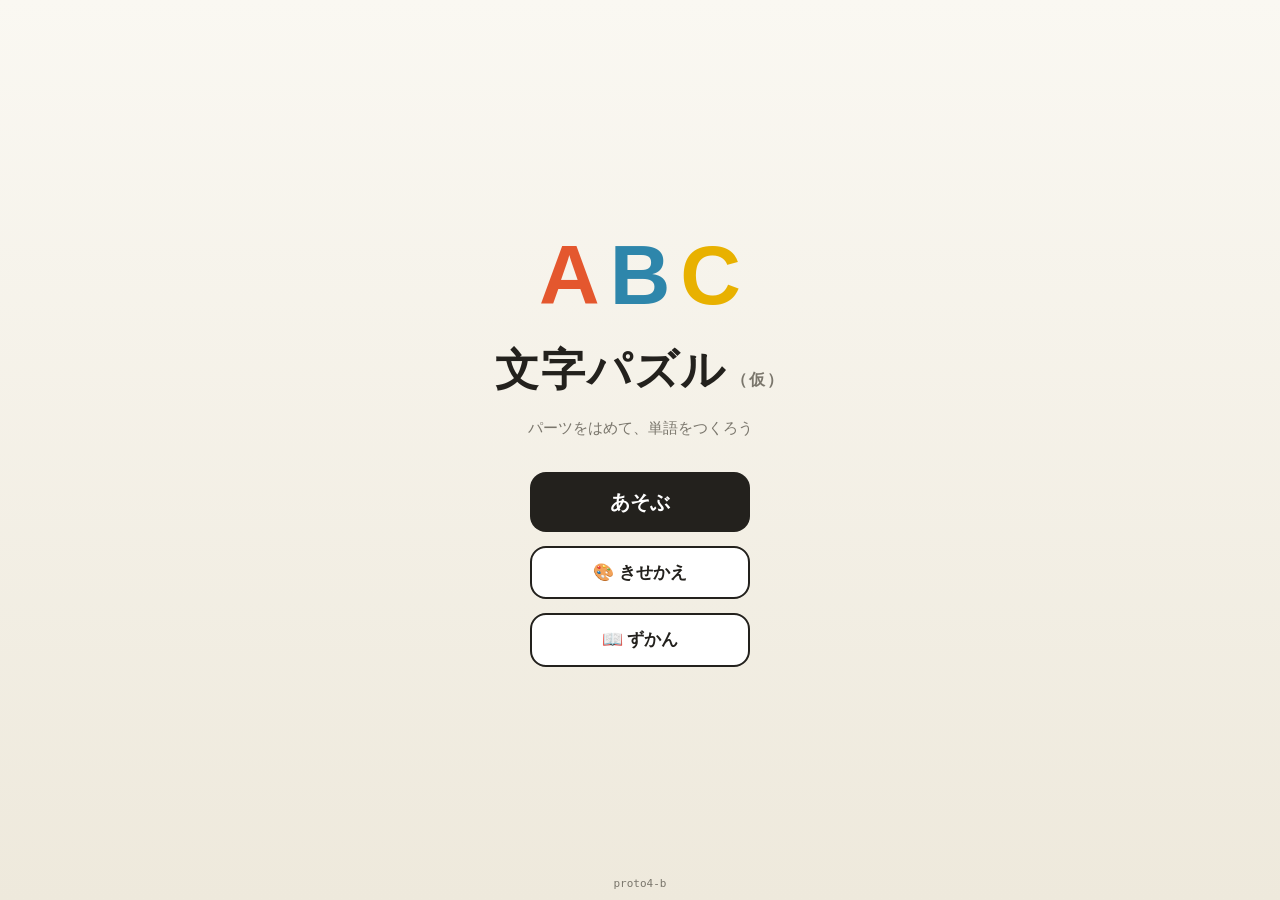
==== commit 2c6e1b57: "proto4-b: sticker outline for pictures (night theme), single-row result thumbnails Co-Authored-By: C" ====
--- a/index.html
+++ b/index.html
@@ -6,7 +6,7 @@
 <meta name="apple-mobile-web-app-capable" content="yes">
 <meta name="theme-color" content="#f6f4ef">
 <title>文字パズル 試作</title>
-<link rel="stylesheet" href="style.css?v=proto4-a">
+<link rel="stylesheet" href="style.css?v=proto4-b">
 </head>
 <body>
 <div id="app">
@@ -120,18 +120,18 @@
 <section id="dev" hidden></section>
 <div id="rotate"><p>縦向きにしてください</p></div>
 
-<script>window.WP={BUILD:'proto4-a'};</script>
-<script src="js/config.js?v=proto4-a"></script>
-<script src="js/letters.js?v=proto4-a"></script>
-<script src="js/stages.js?v=proto4-a"></script>
-<script src="js/audio.js?v=proto4-a"></script>
-<script src="js/haptics.js?v=proto4-a"></script>
-<script src="js/fx.js?v=proto4-a"></script>
-<script src="js/shop.js?v=proto4-a"></script>
-<script src="js/pics.js?v=proto4-a"></script>
-<script src="js/book.js?v=proto4-a"></script>
-<script src="js/game.js?v=proto4-a"></script>
-<script src="js/flow.js?v=proto4-a"></script>
-<script src="js/dev.js?v=proto4-a"></script>
+<script>window.WP={BUILD:'proto4-b'};</script>
+<script src="js/config.js?v=proto4-b"></script>
+<script src="js/letters.js?v=proto4-b"></script>
+<script src="js/stages.js?v=proto4-b"></script>
+<script src="js/audio.js?v=proto4-b"></script>
+<script src="js/haptics.js?v=proto4-b"></script>
+<script src="js/fx.js?v=proto4-b"></script>
+<script src="js/shop.js?v=proto4-b"></script>
+<script src="js/pics.js?v=proto4-b"></script>
+<script src="js/book.js?v=proto4-b"></script>
+<script src="js/game.js?v=proto4-b"></script>
+<script src="js/flow.js?v=proto4-b"></script>
+<script src="js/dev.js?v=proto4-b"></script>
 </body>
 </html>
--- a/style.css
+++ b/style.css
@@ -204,7 +204,7 @@
 #wordPic{position:absolute;z-index:6;pointer-events:none;opacity:0}
 #wordPic[hidden]{display:none}
 #wordPic .halo{position:absolute;inset:-14%;border-radius:50%;background:radial-gradient(circle,var(--halo) 0%,transparent 68%)}
-#wordPic img{position:relative;display:block;width:100%;height:100%;object-fit:contain;filter:drop-shadow(0 0 2px var(--shadow-w)) drop-shadow(0 8px 10px rgba(0,0,0,.18))}
+#wordPic img{position:relative;display:block;width:100%;height:100%;object-fit:contain;filter:drop-shadow(0 0 1.5px rgba(255,255,255,.95)) drop-shadow(0 8px 10px rgba(0,0,0,.18))}
 #wordPic.show{animation:picpop .62s cubic-bezier(.2,1.4,.4,1) forwards}
 #wordPic.hide{opacity:0;transition:opacity .25s}
 #newTag{position:absolute;right:-4%;top:-2%;background:#e4572e;color:#fff;font-weight:900;font-size:15px;letter-spacing:.06em;padding:4px 11px;border-radius:999px;transform:rotate(12deg);box-shadow:0 3px 0 rgba(0,0,0,.15)}
@@ -225,10 +225,10 @@
 #bookDetail{position:absolute;inset:0;z-index:5;background:var(--veil2);display:flex;align-items:center;justify-content:center}
 #bookDetail[hidden]{display:none}
 .bdcard{background:var(--panel);border-radius:24px;padding:22px 26px 14px;text-align:center;box-shadow:0 10px 30px rgba(0,0,0,.18);animation:picpop .45s cubic-bezier(.2,1.4,.4,1)}
-.bdcard img{width:min(62vw,240px);height:min(62vw,240px);object-fit:contain}
+.bdcard img{width:min(62vw,240px);height:min(62vw,240px);object-fit:contain;filter:drop-shadow(0 0 1.5px rgba(255,255,255,.95))}
 #bdWord{font-size:34px;font-weight:900;letter-spacing:.06em;margin-top:4px}
 #bdCount{color:var(--sub);font-size:14px}
 .bdhint{color:var(--sub);font-size:12px;margin-top:10px}
 #resPics{display:flex;flex-wrap:wrap;justify-content:center;gap:6px;margin:2px 0 8px}
-#resPics img{width:54px;height:54px;object-fit:contain}
+#resPics img{width:48px;height:48px;object-fit:contain}
 .row2{display:flex;gap:6px;justify-content:center}
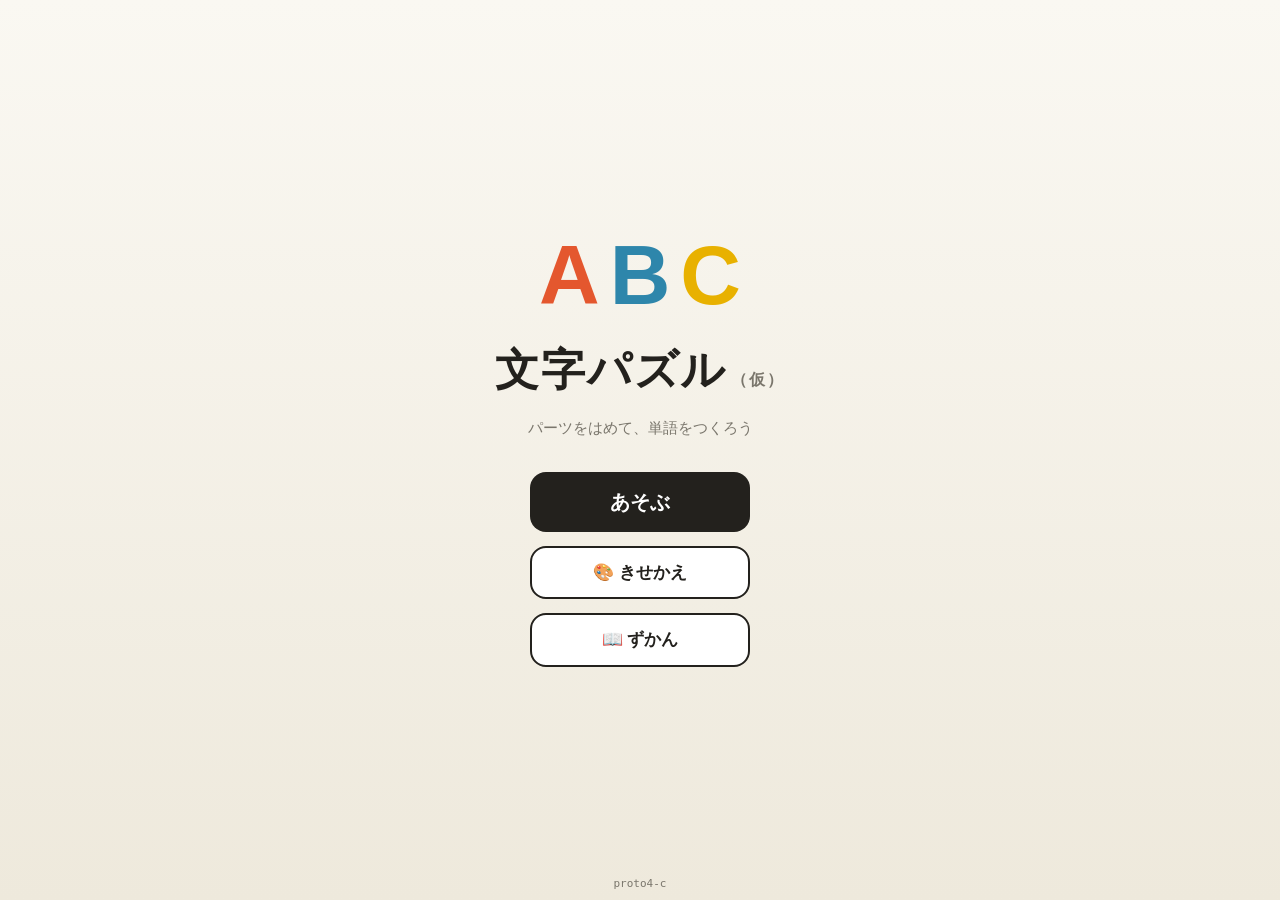
==== commit 0a943c18: "proto4-c: illustration size/aspect/balance, always-on frame-time recording, lighter diagnostics, t11" ====
--- a/index.html
+++ b/index.html
@@ -6,7 +6,7 @@
 <meta name="apple-mobile-web-app-capable" content="yes">
 <meta name="theme-color" content="#f6f4ef">
 <title>文字パズル 試作</title>
-<link rel="stylesheet" href="style.css?v=proto4-b">
+<link rel="stylesheet" href="style.css?v=proto4-c">
 </head>
 <body>
 <div id="app">
@@ -120,18 +120,18 @@
 <section id="dev" hidden></section>
 <div id="rotate"><p>縦向きにしてください</p></div>
 
-<script>window.WP={BUILD:'proto4-b'};</script>
-<script src="js/config.js?v=proto4-b"></script>
-<script src="js/letters.js?v=proto4-b"></script>
-<script src="js/stages.js?v=proto4-b"></script>
-<script src="js/audio.js?v=proto4-b"></script>
-<script src="js/haptics.js?v=proto4-b"></script>
-<script src="js/fx.js?v=proto4-b"></script>
-<script src="js/shop.js?v=proto4-b"></script>
-<script src="js/pics.js?v=proto4-b"></script>
-<script src="js/book.js?v=proto4-b"></script>
-<script src="js/game.js?v=proto4-b"></script>
-<script src="js/flow.js?v=proto4-b"></script>
-<script src="js/dev.js?v=proto4-b"></script>
+<script>window.WP={BUILD:'proto4-c'};</script>
+<script src="js/config.js?v=proto4-c"></script>
+<script src="js/letters.js?v=proto4-c"></script>
+<script src="js/stages.js?v=proto4-c"></script>
+<script src="js/audio.js?v=proto4-c"></script>
+<script src="js/haptics.js?v=proto4-c"></script>
+<script src="js/fx.js?v=proto4-c"></script>
+<script src="js/shop.js?v=proto4-c"></script>
+<script src="js/pics.js?v=proto4-c"></script>
+<script src="js/book.js?v=proto4-c"></script>
+<script src="js/game.js?v=proto4-c"></script>
+<script src="js/flow.js?v=proto4-c"></script>
+<script src="js/dev.js?v=proto4-c"></script>
 </body>
 </html>
--- a/style.css
+++ b/style.css
@@ -162,7 +162,7 @@
   --veil:rgba(246,244,239,.9); --veil2:rgba(246,244,239,.97); --btn:#23211d; --btn-ink:#ffffff; --shadow-w:rgba(255,255,255,.9);
   --pulse:#f2a98c; --wcard:rgba(255,255,255,.78); --wcard-line:#e8e3d6; --wcard-sh:rgba(0,0,0,.05);
 }
-html,body{background:linear-gradient(var(--bg1),var(--bg2)) fixed;color:var(--ink)}
+html,body{background:linear-gradient(var(--bg1),var(--bg2));color:var(--ink)}   /* fixed は使わない（iPhone の Safari で重くなりやすい。body は画面に固定済み） */
 #rotate{background:var(--bg1)}
 .scr.opaque{background:linear-gradient(var(--bg1),var(--bg2))}
 .scr.veil{background:var(--veil)}
@@ -205,7 +205,7 @@
 #wordPic[hidden]{display:none}
 #wordPic .halo{position:absolute;inset:-14%;border-radius:50%;background:radial-gradient(circle,var(--halo) 0%,transparent 68%)}
 #wordPic img{position:relative;display:block;width:100%;height:100%;object-fit:contain;filter:drop-shadow(0 0 1.5px rgba(255,255,255,.95)) drop-shadow(0 8px 10px rgba(0,0,0,.18))}
-#wordPic.show{animation:picpop .62s cubic-bezier(.2,1.4,.4,1) forwards}
+#wordPic.show{animation:picpop .62s cubic-bezier(.2,1.4,.4,1) forwards;will-change:transform,opacity}
 #wordPic.hide{opacity:0;transition:opacity .25s}
 #newTag{position:absolute;right:-4%;top:-2%;background:#e4572e;color:#fff;font-weight:900;font-size:15px;letter-spacing:.06em;padding:4px 11px;border-radius:999px;transform:rotate(12deg);box-shadow:0 3px 0 rgba(0,0,0,.15)}
 #newTag[hidden]{display:none}
